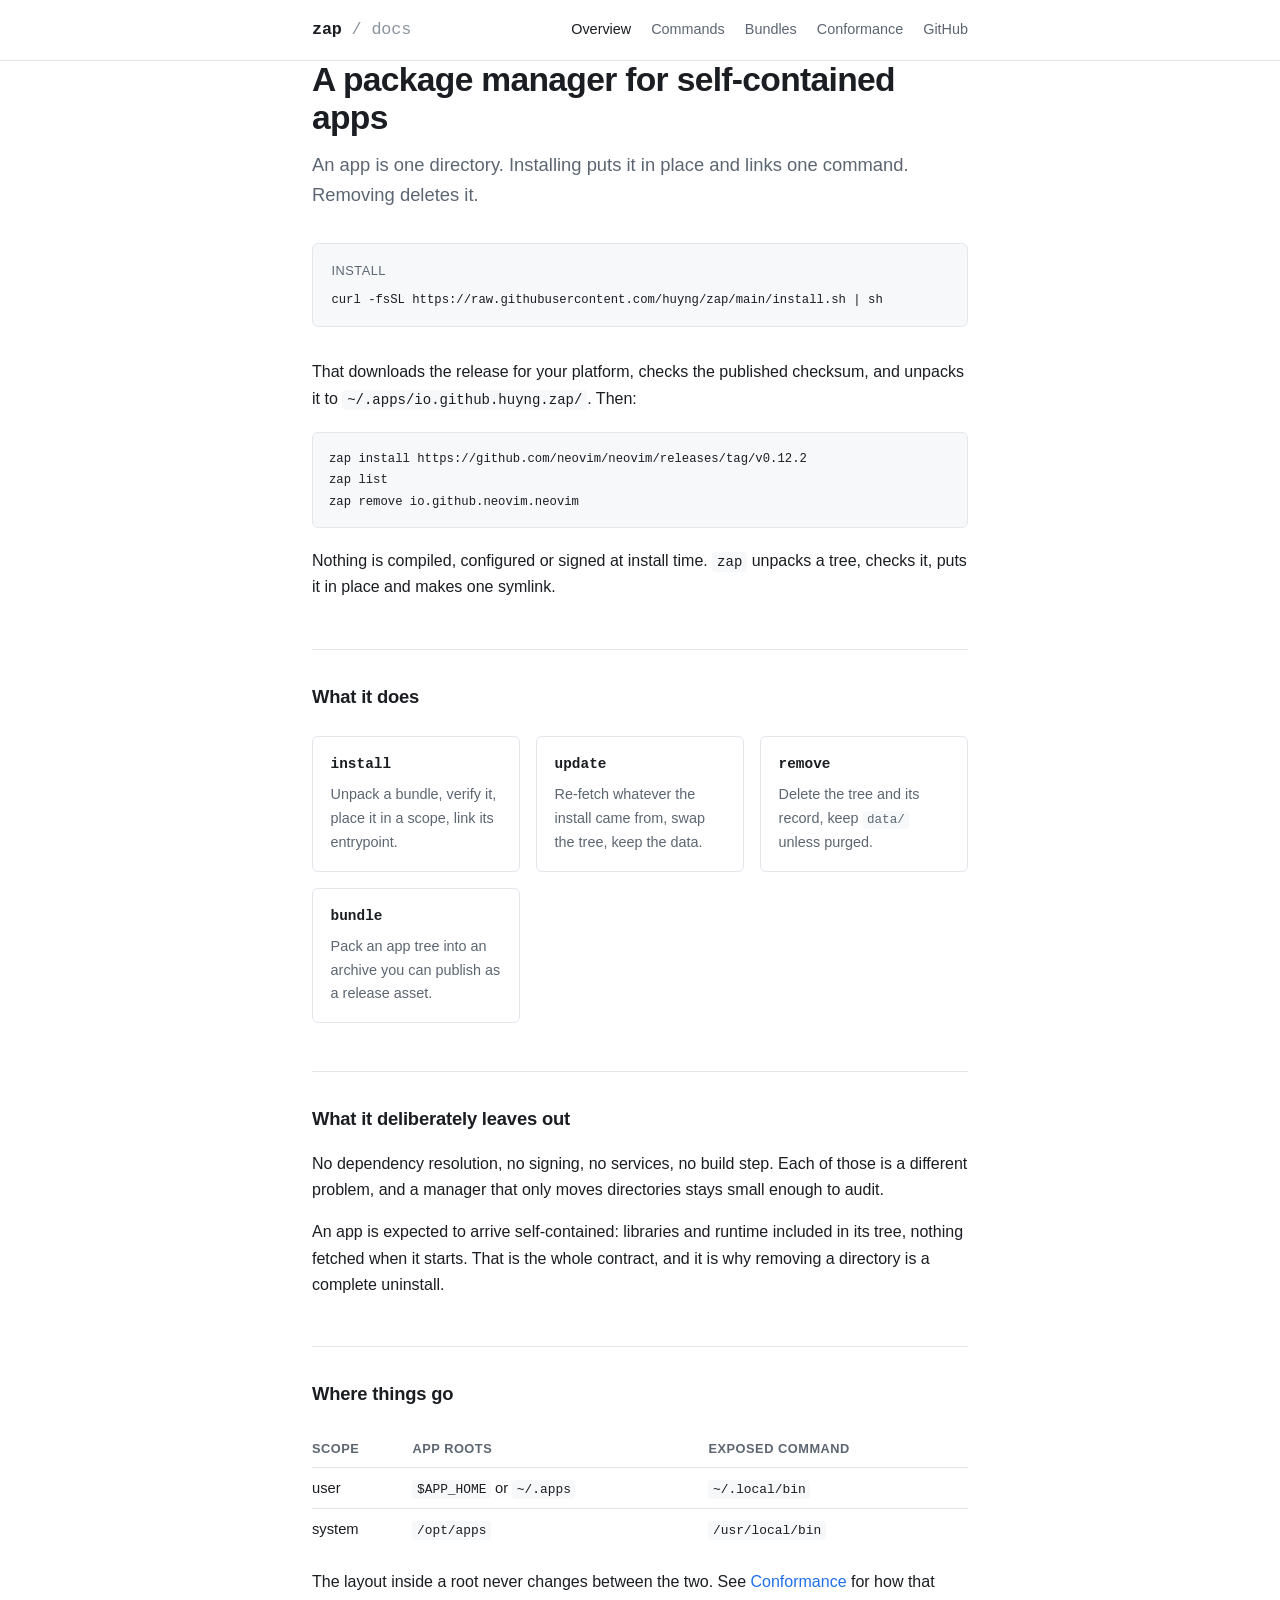
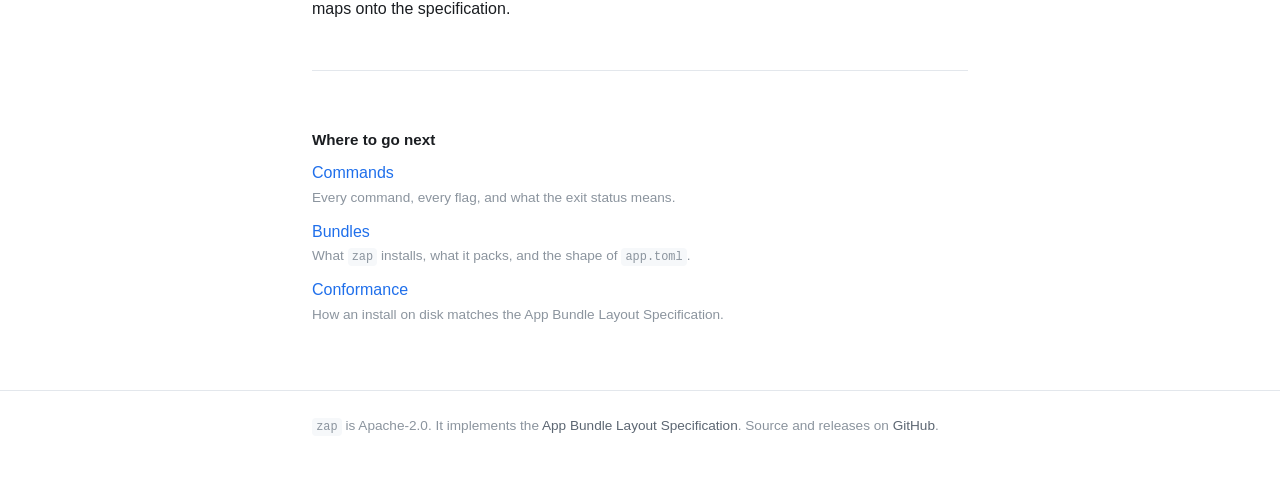
==== docs/index.html @ 2f0c302b "added docs" ====
<!doctype html>
<html lang="en">
<head>
<meta charset="utf-8">
<meta name="viewport" content="width=device-width, initial-scale=1">
<title>zap — a package manager for self-contained apps</title>
<meta name="description" content="zap installs self-contained apps: one directory per app, one linked command, no install scripts.">
<link rel="stylesheet" href="style.css">
</head>
<body>

<header>
	<div class="wrap">
		<a class="wordmark" href="index.html">zap<span> / docs</span></a>
		<nav>
			<a href="index.html" aria-current="page">Overview</a>
			<a href="commands.html">Commands</a>
			<a href="bundles.html">Bundles</a>
			<a href="conformance.html">Conformance</a>
			<a href="https://github.com/huyng/zap">GitHub</a>
		</nav>
	</div>
</header>

<main class="wrap">

	<h1>A package manager for self-contained apps</h1>
	<p>An app is one directory. Installing puts it in place and links one command.
	Removing deletes it.</p>

	<div class="install">
		<p>Install</p>
		<pre><code>curl -fsSL https://raw.githubusercontent.com/huyng/zap/main/install.sh | sh</code></pre>
	</div>

	<p>That downloads the release for your platform, checks the published
	checksum, and unpacks it to <code>~/.apps/io.github.huyng.zap/</code>. Then:</p>

<pre><code>zap install https://github.com/neovim/neovim/releases/tag/v0.12.2
zap list
zap remove io.github.neovim.neovim</code></pre>

	<p>Nothing is compiled, configured or signed at install time.
	<code>zap</code> unpacks a tree, checks it, puts it in place and makes one
	symlink.</p>

	<h2>What it does</h2>

	<div class="cards">
		<div class="card">
			<h3>install</h3>
			<p>Unpack a bundle, verify it, place it in a scope, link its entrypoint.</p>
		</div>
		<div class="card">
			<h3>update</h3>
			<p>Re-fetch whatever the install came from, swap the tree, keep the data.</p>
		</div>
		<div class="card">
			<h3>remove</h3>
			<p>Delete the tree and its record, keep <code>data/</code> unless purged.</p>
		</div>
		<div class="card">
			<h3>bundle</h3>
			<p>Pack an app tree into an archive you can publish as a release asset.</p>
		</div>
	</div>

	<h2>What it deliberately leaves out</h2>

	<p>No dependency resolution, no signing, no services, no build step. Each of
	those is a different problem, and a manager that only moves directories stays
	small enough to audit.</p>

	<p>An app is expected to arrive self-contained: libraries and runtime included
	in its tree, nothing fetched when it starts. That is the whole contract, and
	it is why removing a directory is a complete uninstall.</p>

	<h2>Where things go</h2>

	<table>
		<tr>
			<th>Scope</th>
			<th>App roots</th>
			<th>Exposed command</th>
		</tr>
		<tr>
			<td>user</td>
			<td><code>$APP_HOME</code> or <code>~/.apps</code></td>
			<td><code>~/.local/bin</code></td>
		</tr>
		<tr>
			<td>system</td>
			<td><code>/opt/apps</code></td>
			<td><code>/usr/local/bin</code></td>
		</tr>
	</table>

	<p>The layout inside a root never changes between the two. See
	<a href="conformance.html">Conformance</a> for how that maps onto the
	specification.</p>

	<div class="next">
		<h3>Where to go next</h3>
		<ul>
			<li><a href="commands.html">Commands</a>
				<span>Every command, every flag, and what the exit status means.</span></li>
			<li><a href="bundles.html">Bundles</a>
				<span>What <code>zap</code> installs, what it packs, and the shape of
				<code>app.toml</code>.</span></li>
			<li><a href="conformance.html">Conformance</a>
				<span>How an install on disk matches the App Bundle Layout
				Specification.</span></li>
		</ul>
	</div>

</main>

<footer>
	<div class="wrap">
		<p><code>zap</code> is Apache-2.0. It implements the
		<a href="https://github.com/huyng/app-bundle-spec">App Bundle Layout
		Specification</a>. Source and releases on
		<a href="https://github.com/huyng/zap">GitHub</a>.</p>
	</div>
</footer>

</body>
</html>
---- docs/style.css ----
/* zap documentation. One stylesheet, no build step, no JavaScript. */

:root {
	--ink: #1a1d21;
	--muted: #5c6672;
	--faint: #8b949e;
	--rule: #e3e7ec;
	--bg: #ffffff;
	--panel: #f6f8fa;
	--accent: #1f6feb;
	--radius: 6px;
}

@media (prefers-color-scheme: dark) {
	:root {
		--ink: #e6edf3;
		--muted: #9aa5b1;
		--faint: #6e7781;
		--rule: #262c33;
		--bg: #0d1117;
		--panel: #161b22;
		--accent: #6cb6ff;
	}
}

* {
	box-sizing: border-box;
}

html {
	-webkit-text-size-adjust: 100%;
}

body {
	margin: 0;
	background: var(--bg);
	color: var(--ink);
	font: 16px/1.65 -apple-system, BlinkMacSystemFont, "Segoe UI", Roboto, Helvetica, Arial, sans-serif;
}

.wrap {
	margin: 0 auto;
	max-width: 44rem;
	padding: 0 1.5rem;
}

/* Header and footer ------------------------------------------------------ */

header {
	border-bottom: 1px solid var(--rule);
}

header .wrap {
	align-items: baseline;
	display: flex;
	flex-wrap: wrap;
	gap: 0.5rem 1.5rem;
	padding-bottom: 1rem;
	padding-top: 1rem;
}

.wordmark {
	color: var(--ink);
	font-family: ui-monospace, SFMono-Regular, Menlo, Consolas, monospace;
	font-size: 1.05rem;
	font-weight: 600;
	letter-spacing: -0.01em;
	text-decoration: none;
}

.wordmark span {
	color: var(--faint);
	font-weight: 400;
}

nav {
	display: flex;
	flex-wrap: wrap;
	gap: 1.25rem;
	margin-left: auto;
}

nav a {
	color: var(--muted);
	font-size: 0.9rem;
	text-decoration: none;
}

nav a:hover,
nav a[aria-current="page"] {
	color: var(--ink);
}

footer {
	border-top: 1px solid var(--rule);
	color: var(--faint);
	font-size: 0.85rem;
	margin-top: 4rem;
	padding: 1.5rem 0 3rem;
}

footer a {
	color: var(--muted);
}

/* Headings and text ----------------------------------------------------- */

main {
	padding-top: 2.5rem;
}

h1 {
	font-size: 2.1rem;
	font-weight: 650;
	letter-spacing: -0.02em;
	line-height: 1.15;
	margin: 0 0 0.75rem;
}

h1 + p {
	color: var(--muted);
	font-size: 1.15rem;
	margin: 0 0 2rem;
}

h2 {
	border-top: 1px solid var(--rule);
	font-size: 1.15rem;
	font-weight: 600;
	letter-spacing: -0.01em;
	margin: 3rem 0 1rem;
	padding-top: 2rem;
}

h3 {
	font-size: 0.95rem;
	font-weight: 600;
	margin: 2rem 0 0.5rem;
}

p,
ul,
ol {
	margin: 0 0 1rem;
}

li {
	margin-bottom: 0.35rem;
}

a {
	color: var(--accent);
	text-decoration: none;
}

a:hover {
	text-decoration: underline;
}

strong {
	font-weight: 600;
}

.lede {
	color: var(--muted);
}

.note {
	background: var(--panel);
	border-left: 2px solid var(--rule);
	color: var(--muted);
	font-size: 0.92rem;
	margin: 1.5rem 0;
	padding: 0.85rem 1rem;
}

.note p:last-child {
	margin-bottom: 0;
}

/* Code ------------------------------------------------------------------ */

code {
	background: var(--panel);
	border-radius: 4px;
	font-family: ui-monospace, SFMono-Regular, Menlo, Consolas, monospace;
	font-size: 0.875em;
	padding: 0.15em 0.35em;
}

pre {
	background: var(--panel);
	border: 1px solid var(--rule);
	border-radius: var(--radius);
	font-size: 0.875rem;
	line-height: 1.55;
	margin: 1.25rem 0;
	overflow-x: auto;
	padding: 0.9rem 1rem;
}

pre code {
	background: none;
	padding: 0;
}

/* Tables ---------------------------------------------------------------- */

table {
	border-collapse: collapse;
	font-size: 0.92rem;
	margin: 1.25rem 0;
	width: 100%;
}

th,
td {
	border-bottom: 1px solid var(--rule);
	padding: 0.5rem 0.75rem 0.5rem 0;
	text-align: left;
	vertical-align: top;
}

th {
	color: var(--muted);
	font-size: 0.8rem;
	font-weight: 600;
	letter-spacing: 0.04em;
	text-transform: uppercase;
}

td:first-child,
th:first-child {
	padding-left: 0;
}

tr:last-child td {
	border-bottom: none;
}

/* Landing page ---------------------------------------------------------- */

.install {
	background: var(--panel);
	border: 1px solid var(--rule);
	border-radius: var(--radius);
	margin: 2rem 0;
	padding: 1rem 1.15rem;
}

.install p {
	color: var(--muted);
	font-size: 0.8rem;
	letter-spacing: 0.04em;
	margin: 0 0 0.5rem;
	text-transform: uppercase;
}

.install pre {
	background: none;
	border: none;
	margin: 0;
	padding: 0;
}

.cards {
	display: grid;
	gap: 1rem;
	grid-template-columns: repeat(auto-fit, minmax(13rem, 1fr));
	margin: 1.5rem 0;
}

.card {
	border: 1px solid var(--rule);
	border-radius: var(--radius);
	padding: 1rem 1.1rem;
}

.card h3 {
	font-family: ui-monospace, SFMono-Regular, Menlo, Consolas, monospace;
	font-size: 0.9rem;
	margin: 0 0 0.4rem;
}

.card p {
	color: var(--muted);
	font-size: 0.9rem;
	margin: 0;
}

.next {
	border-top: 1px solid var(--rule);
	margin-top: 3rem;
	padding-top: 1.5rem;
}

.next ul {
	list-style: none;
	padding: 0;
}

.next li {
	margin-bottom: 0.6rem;
}

.next span {
	color: var(--faint);
	display: block;
	font-size: 0.85rem;
}
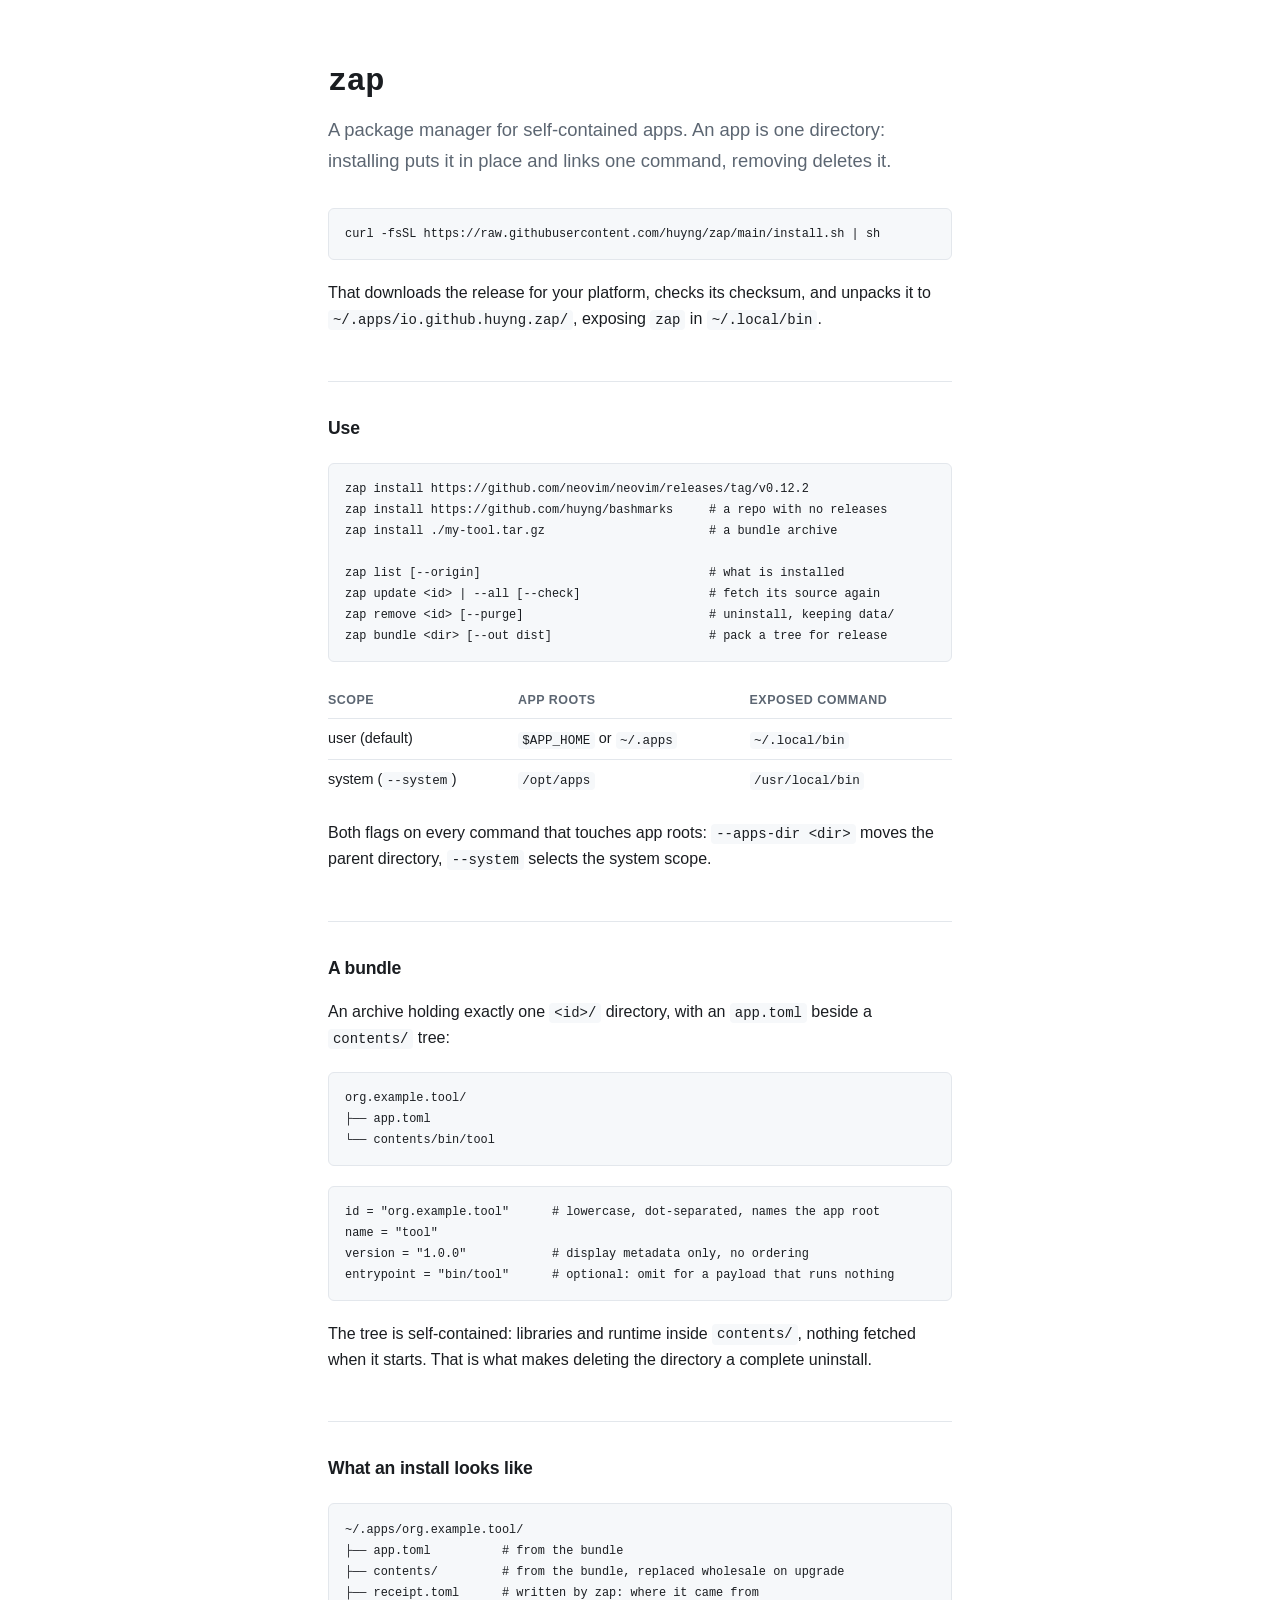
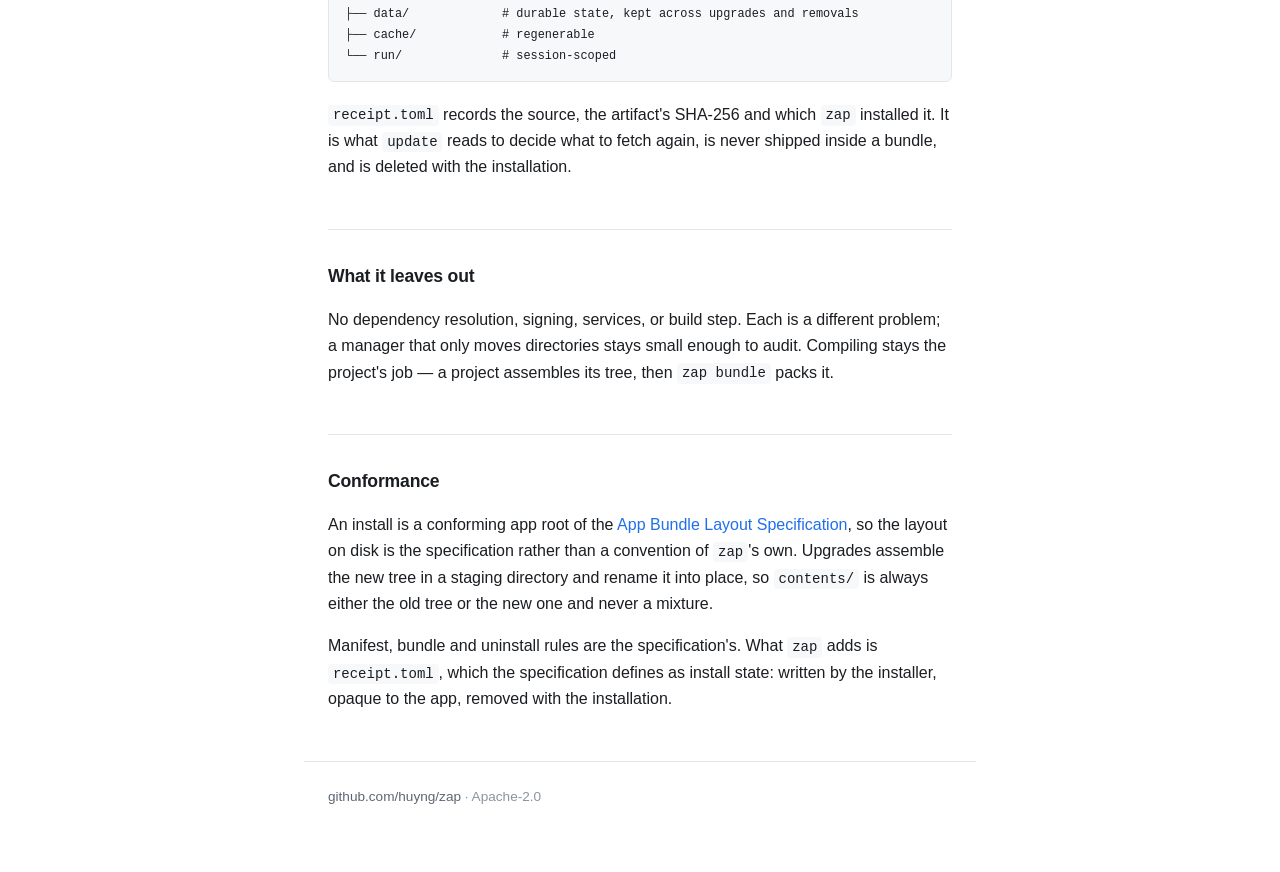
==== commit a7e5a640: "updated docs" ====
--- a/docs/index.html
+++ b/docs/index.html
@@ -9,119 +9,103 @@
 </head>
 <body>
 
-<header>
-	<div class="wrap">
-		<a class="wordmark" href="index.html">zap<span> / docs</span></a>
-		<nav>
-			<a href="index.html" aria-current="page">Overview</a>
-			<a href="commands.html">Commands</a>
-			<a href="bundles.html">Bundles</a>
-			<a href="conformance.html">Conformance</a>
-			<a href="https://github.com/huyng/zap">GitHub</a>
-		</nav>
-	</div>
-</header>
+<main>
 
-<main class="wrap">
+	<h1>zap</h1>
+	<p class="lede">A package manager for self-contained apps. An app is one
+	directory: installing puts it in place and links one command, removing deletes
+	it.</p>
 
-	<h1>A package manager for self-contained apps</h1>
-	<p>An app is one directory. Installing puts it in place and links one command.
-	Removing deletes it.</p>
+<pre><code>curl -fsSL https://raw.githubusercontent.com/huyng/zap/main/install.sh | sh</code></pre>
 
-	<div class="install">
-		<p>Install</p>
-		<pre><code>curl -fsSL https://raw.githubusercontent.com/huyng/zap/main/install.sh | sh</code></pre>
-	</div>
+	<p>That downloads the release for your platform, checks its checksum, and
+	unpacks it to <code>~/.apps/io.github.huyng.zap/</code>, exposing
+	<code>zap</code> in <code>~/.local/bin</code>.</p>
 
-	<p>That downloads the release for your platform, checks the published
-	checksum, and unpacks it to <code>~/.apps/io.github.huyng.zap/</code>. Then:</p>
+	<h2>Use</h2>
 
 <pre><code>zap install https://github.com/neovim/neovim/releases/tag/v0.12.2
-zap list
-zap remove io.github.neovim.neovim</code></pre>
+zap install https://github.com/huyng/bashmarks     # a repo with no releases
+zap install ./my-tool.tar.gz                       # a bundle archive
 
-	<p>Nothing is compiled, configured or signed at install time.
-	<code>zap</code> unpacks a tree, checks it, puts it in place and makes one
-	symlink.</p>
-
-	<h2>What it does</h2>
-
-	<div class="cards">
-		<div class="card">
-			<h3>install</h3>
-			<p>Unpack a bundle, verify it, place it in a scope, link its entrypoint.</p>
-		</div>
-		<div class="card">
-			<h3>update</h3>
-			<p>Re-fetch whatever the install came from, swap the tree, keep the data.</p>
-		</div>
-		<div class="card">
-			<h3>remove</h3>
-			<p>Delete the tree and its record, keep <code>data/</code> unless purged.</p>
-		</div>
-		<div class="card">
-			<h3>bundle</h3>
-			<p>Pack an app tree into an archive you can publish as a release asset.</p>
-		</div>
-	</div>
-
-	<h2>What it deliberately leaves out</h2>
-
-	<p>No dependency resolution, no signing, no services, no build step. Each of
-	those is a different problem, and a manager that only moves directories stays
-	small enough to audit.</p>
-
-	<p>An app is expected to arrive self-contained: libraries and runtime included
-	in its tree, nothing fetched when it starts. That is the whole contract, and
-	it is why removing a directory is a complete uninstall.</p>
-
-	<h2>Where things go</h2>
+zap list [--origin]                                # what is installed
+zap update &lt;id&gt; | --all [--check]                  # fetch its source again
+zap remove &lt;id&gt; [--purge]                          # uninstall, keeping data/
+zap bundle &lt;dir&gt; [--out dist]                      # pack a tree for release</code></pre>
 
 	<table>
-		<tr>
-			<th>Scope</th>
-			<th>App roots</th>
-			<th>Exposed command</th>
-		</tr>
-		<tr>
-			<td>user</td>
+		<tr><th>Scope</th><th>App roots</th><th>Exposed command</th></tr>
+		<tr><td>user (default)</td>
 			<td><code>$APP_HOME</code> or <code>~/.apps</code></td>
-			<td><code>~/.local/bin</code></td>
-		</tr>
-		<tr>
-			<td>system</td>
+			<td><code>~/.local/bin</code></td></tr>
+		<tr><td>system (<code>--system</code>)</td>
 			<td><code>/opt/apps</code></td>
-			<td><code>/usr/local/bin</code></td>
-		</tr>
+			<td><code>/usr/local/bin</code></td></tr>
 	</table>
 
-	<p>The layout inside a root never changes between the two. See
-	<a href="conformance.html">Conformance</a> for how that maps onto the
-	specification.</p>
+	<p>Both flags on every command that touches app roots:
+	<code>--apps-dir &lt;dir&gt;</code> moves the parent directory,
+	<code>--system</code> selects the system scope.</p>
 
-	<div class="next">
-		<h3>Where to go next</h3>
-		<ul>
-			<li><a href="commands.html">Commands</a>
-				<span>Every command, every flag, and what the exit status means.</span></li>
-			<li><a href="bundles.html">Bundles</a>
-				<span>What <code>zap</code> installs, what it packs, and the shape of
-				<code>app.toml</code>.</span></li>
-			<li><a href="conformance.html">Conformance</a>
-				<span>How an install on disk matches the App Bundle Layout
-				Specification.</span></li>
-		</ul>
-	</div>
+	<h2>A bundle</h2>
+
+	<p>An archive holding exactly one <code>&lt;id&gt;/</code> directory, with an
+	<code>app.toml</code> beside a <code>contents/</code> tree:</p>
+
+<pre><code>org.example.tool/
+├── app.toml
+└── contents/bin/tool</code></pre>
+
+<pre><code>id = "org.example.tool"      # lowercase, dot-separated, names the app root
+name = "tool"
+version = "1.0.0"            # display metadata only, no ordering
+entrypoint = "bin/tool"      # optional: omit for a payload that runs nothing</code></pre>
+
+	<p>The tree is self-contained: libraries and runtime inside
+	<code>contents/</code>, nothing fetched when it starts. That is what makes
+	deleting the directory a complete uninstall.</p>
+
+	<h2>What an install looks like</h2>
+
+<pre><code>~/.apps/org.example.tool/
+├── app.toml          # from the bundle
+├── contents/         # from the bundle, replaced wholesale on upgrade
+├── receipt.toml      # written by zap: where it came from
+├── data/             # durable state, kept across upgrades and removals
+├── cache/            # regenerable
+└── run/              # session-scoped</code></pre>
+
+	<p><code>receipt.toml</code> records the source, the artifact's SHA-256 and
+	which <code>zap</code> installed it. It is what <code>update</code> reads to
+	decide what to fetch again, is never shipped inside a bundle, and is deleted
+	with the installation.</p>
+
+	<h2>What it leaves out</h2>
+
+	<p>No dependency resolution, signing, services, or build step. Each is a
+	different problem; a manager that only moves directories stays small enough to
+	audit. Compiling stays the project's job — a project assembles its tree, then
+	<code>zap bundle</code> packs it.</p>
+
+	<h2>Conformance</h2>
+
+	<p>An install is a conforming app root of the
+	<a href="https://github.com/huyng/app-bundle-spec">App Bundle Layout
+	Specification</a>, so the layout on disk is the specification rather than a
+	convention of <code>zap</code>'s own. Upgrades assemble the new tree in a
+	staging directory and rename it into place, so <code>contents/</code> is always
+	either the old tree or the new one and never a mixture.</p>
+
+	<p>Manifest, bundle and uninstall rules are the specification's. What
+	<code>zap</code> adds is <code>receipt.toml</code>, which the specification
+	defines as install state: written by the installer, opaque to the app, removed
+	with the installation.</p>
 
 </main>
 
 <footer>
-	<div class="wrap">
-		<p><code>zap</code> is Apache-2.0. It implements the
-		<a href="https://github.com/huyng/app-bundle-spec">App Bundle Layout
-		Specification</a>. Source and releases on
-		<a href="https://github.com/huyng/zap">GitHub</a>.</p>
-	</div>
+	<p><a href="https://github.com/huyng/zap">github.com/huyng/zap</a> ·
+	Apache-2.0</p>
 </footer>
 
 </body>
--- a/docs/style.css
+++ b/docs/style.css
@@ -1,4 +1,4 @@
-/* zap documentation. One stylesheet, no build step, no JavaScript. */
+/* zap documentation. One page, one stylesheet. */
 
 :root {
 	--ink: #1a1d21;
@@ -8,7 +8,6 @@
 	--bg: #ffffff;
 	--panel: #f6f8fa;
 	--accent: #1f6feb;
-	--radius: 6px;
 }
 
 @media (prefers-color-scheme: dark) {
@@ -27,97 +26,36 @@
 	box-sizing: border-box;
 }
 
-html {
-	-webkit-text-size-adjust: 100%;
-}
-
 body {
 	margin: 0;
 	background: var(--bg);
 	color: var(--ink);
-	font: 16px/1.65 -apple-system, BlinkMacSystemFont, "Segoe UI", Roboto, Helvetica, Arial, sans-serif;
+	font: 16px/1.65 -apple-system, BlinkMacSystemFont, "Segoe UI", Roboto,
+		Helvetica, Arial, sans-serif;
 }
 
-.wrap {
+main,
+footer {
 	margin: 0 auto;
-	max-width: 44rem;
+	max-width: 42rem;
 	padding: 0 1.5rem;
 }
 
-/* Header and footer ------------------------------------------------------ */
-
-header {
-	border-bottom: 1px solid var(--rule);
-}
-
-header .wrap {
-	align-items: baseline;
-	display: flex;
-	flex-wrap: wrap;
-	gap: 0.5rem 1.5rem;
-	padding-bottom: 1rem;
-	padding-top: 1rem;
-}
-
-.wordmark {
-	color: var(--ink);
-	font-family: ui-monospace, SFMono-Regular, Menlo, Consolas, monospace;
-	font-size: 1.05rem;
-	font-weight: 600;
-	letter-spacing: -0.01em;
-	text-decoration: none;
-}
-
-.wordmark span {
-	color: var(--faint);
-	font-weight: 400;
-}
-
-nav {
-	display: flex;
-	flex-wrap: wrap;
-	gap: 1.25rem;
-	margin-left: auto;
-}
-
-nav a {
-	color: var(--muted);
-	font-size: 0.9rem;
-	text-decoration: none;
-}
-
-nav a:hover,
-nav a[aria-current="page"] {
-	color: var(--ink);
-}
-
-footer {
-	border-top: 1px solid var(--rule);
-	color: var(--faint);
-	font-size: 0.85rem;
-	margin-top: 4rem;
-	padding: 1.5rem 0 3rem;
-}
-
-footer a {
-	color: var(--muted);
-}
-
-/* Headings and text ----------------------------------------------------- */
-
 main {
-	padding-top: 2.5rem;
+	padding-top: 4rem;
+	padding-bottom: 2rem;
 }
 
 h1 {
-	font-size: 2.1rem;
-	font-weight: 650;
+	font-family: ui-monospace, SFMono-Regular, Menlo, Consolas, monospace;
+	font-size: 2rem;
+	font-weight: 600;
 	letter-spacing: -0.02em;
-	line-height: 1.15;
-	margin: 0 0 0.75rem;
+	line-height: 1.1;
+	margin: 0 0 1rem;
 }
 
-h1 + p {
+.lede {
 	color: var(--muted);
 	font-size: 1.15rem;
 	margin: 0 0 2rem;
@@ -125,27 +63,15 @@
 
 h2 {
 	border-top: 1px solid var(--rule);
-	font-size: 1.15rem;
+	font-size: 1.1rem;
 	font-weight: 600;
 	letter-spacing: -0.01em;
 	margin: 3rem 0 1rem;
 	padding-top: 2rem;
 }
 
-h3 {
-	font-size: 0.95rem;
-	font-weight: 600;
-	margin: 2rem 0 0.5rem;
-}
-
-p,
-ul,
-ol {
+p {
 	margin: 0 0 1rem;
-}
-
-li {
-	margin-bottom: 0.35rem;
 }
 
 a {
@@ -156,29 +82,6 @@
 a:hover {
 	text-decoration: underline;
 }
-
-strong {
-	font-weight: 600;
-}
-
-.lede {
-	color: var(--muted);
-}
-
-.note {
-	background: var(--panel);
-	border-left: 2px solid var(--rule);
-	color: var(--muted);
-	font-size: 0.92rem;
-	margin: 1.5rem 0;
-	padding: 0.85rem 1rem;
-}
-
-.note p:last-child {
-	margin-bottom: 0;
-}
-
-/* Code ------------------------------------------------------------------ */
 
 code {
 	background: var(--panel);
@@ -191,8 +94,8 @@
 pre {
 	background: var(--panel);
 	border: 1px solid var(--rule);
-	border-radius: var(--radius);
-	font-size: 0.875rem;
+	border-radius: 6px;
+	font-size: 0.85rem;
 	line-height: 1.55;
 	margin: 1.25rem 0;
 	overflow-x: auto;
@@ -204,11 +107,9 @@
 	padding: 0;
 }
 
-/* Tables ---------------------------------------------------------------- */
-
 table {
 	border-collapse: collapse;
-	font-size: 0.92rem;
+	font-size: 0.9rem;
 	margin: 1.25rem 0;
 	width: 100%;
 }
@@ -223,7 +124,7 @@
 
 th {
 	color: var(--muted);
-	font-size: 0.8rem;
+	font-size: 0.78rem;
 	font-weight: 600;
 	letter-spacing: 0.04em;
 	text-transform: uppercase;
@@ -238,73 +139,18 @@
 	border-bottom: none;
 }
 
-/* Landing page ---------------------------------------------------------- */
-
-.install {
-	background: var(--panel);
-	border: 1px solid var(--rule);
-	border-radius: var(--radius);
-	margin: 2rem 0;
-	padding: 1rem 1.15rem;
+footer {
+	border-top: 1px solid var(--rule);
+	color: var(--faint);
+	font-size: 0.85rem;
+	padding-bottom: 4rem;
+	padding-top: 1.5rem;
 }
 
-.install p {
-	color: var(--muted);
-	font-size: 0.8rem;
-	letter-spacing: 0.04em;
-	margin: 0 0 0.5rem;
-	text-transform: uppercase;
-}
-
-.install pre {
-	background: none;
-	border: none;
-	margin: 0;
-	padding: 0;
-}
-
-.cards {
-	display: grid;
-	gap: 1rem;
-	grid-template-columns: repeat(auto-fit, minmax(13rem, 1fr));
-	margin: 1.5rem 0;
-}
-
-.card {
-	border: 1px solid var(--rule);
-	border-radius: var(--radius);
-	padding: 1rem 1.1rem;
-}
-
-.card h3 {
-	font-family: ui-monospace, SFMono-Regular, Menlo, Consolas, monospace;
-	font-size: 0.9rem;
-	margin: 0 0 0.4rem;
-}
-
-.card p {
-	color: var(--muted);
-	font-size: 0.9rem;
+footer p {
 	margin: 0;
 }
 
-.next {
-	border-top: 1px solid var(--rule);
-	margin-top: 3rem;
-	padding-top: 1.5rem;
+footer a {
+	color: var(--muted);
 }
-
-.next ul {
-	list-style: none;
-	padding: 0;
-}
-
-.next li {
-	margin-bottom: 0.6rem;
-}
-
-.next span {
-	color: var(--faint);
-	display: block;
-	font-size: 0.85rem;
-}
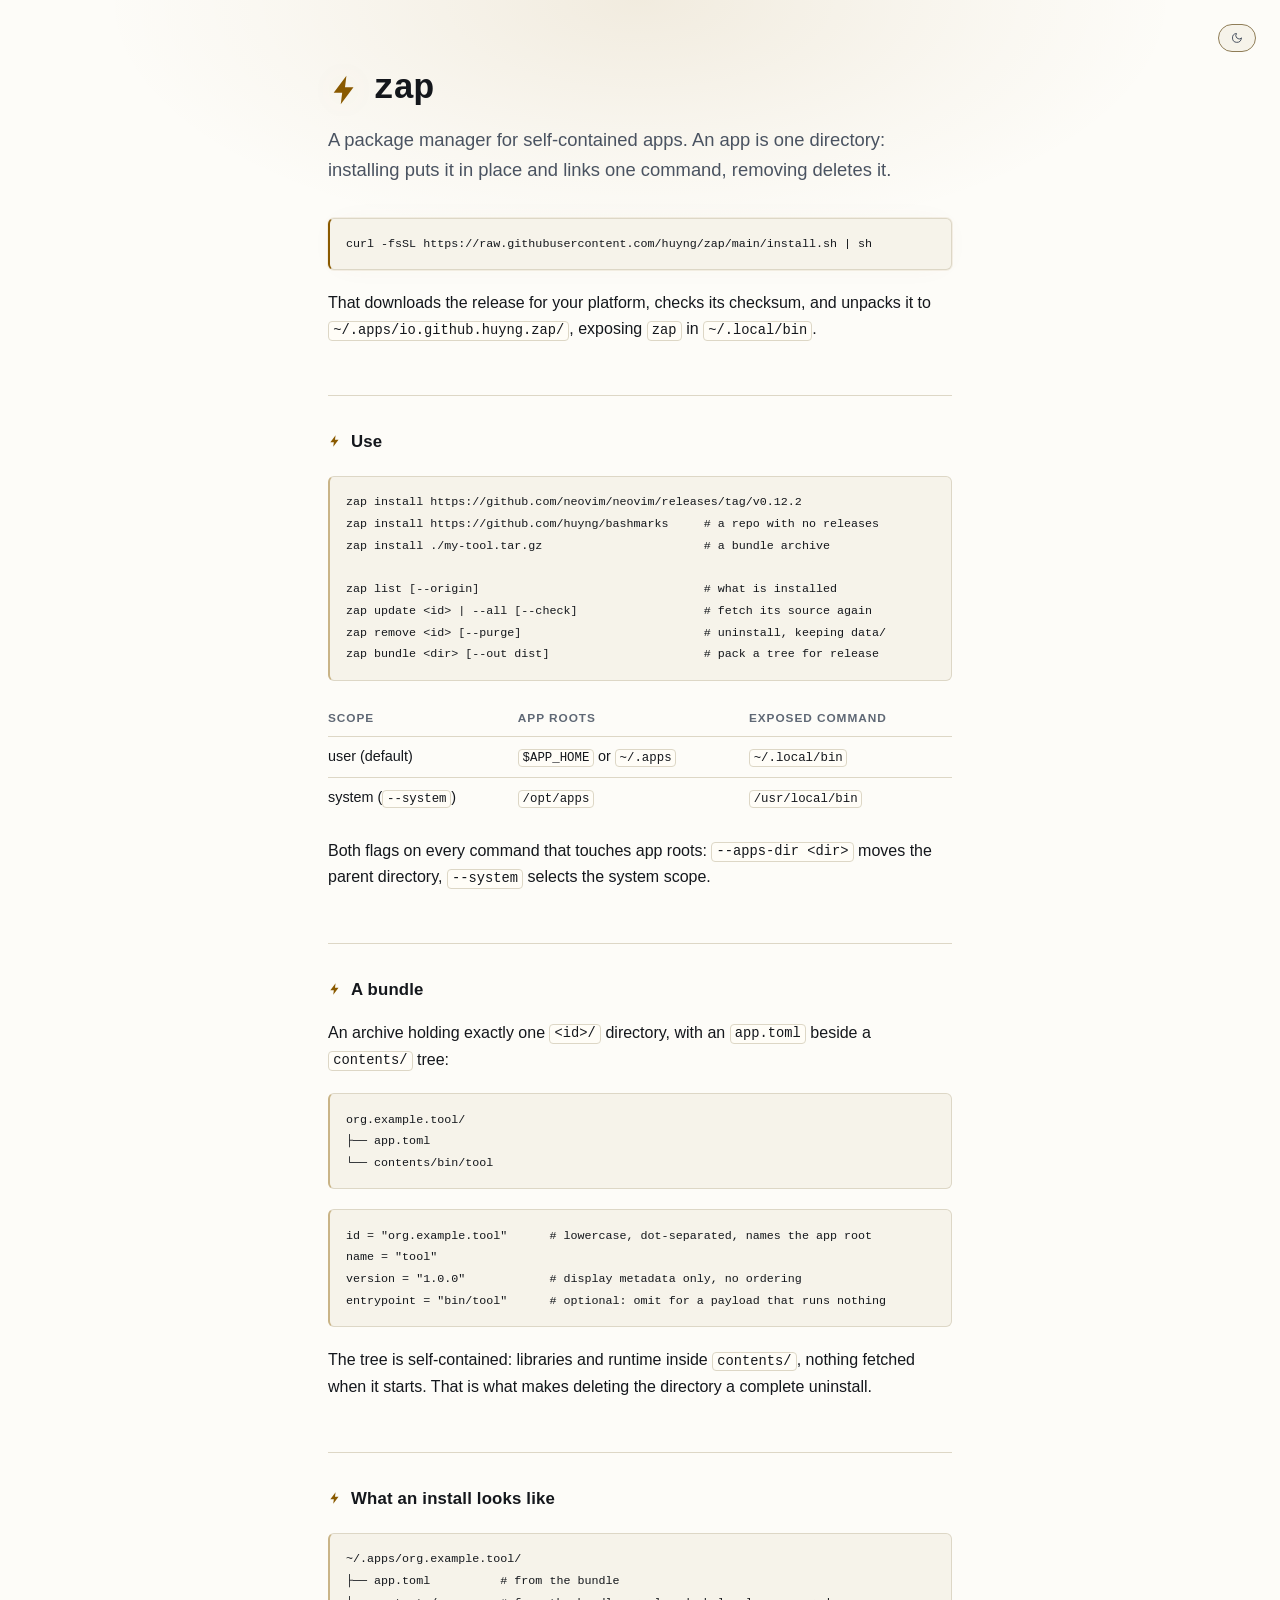
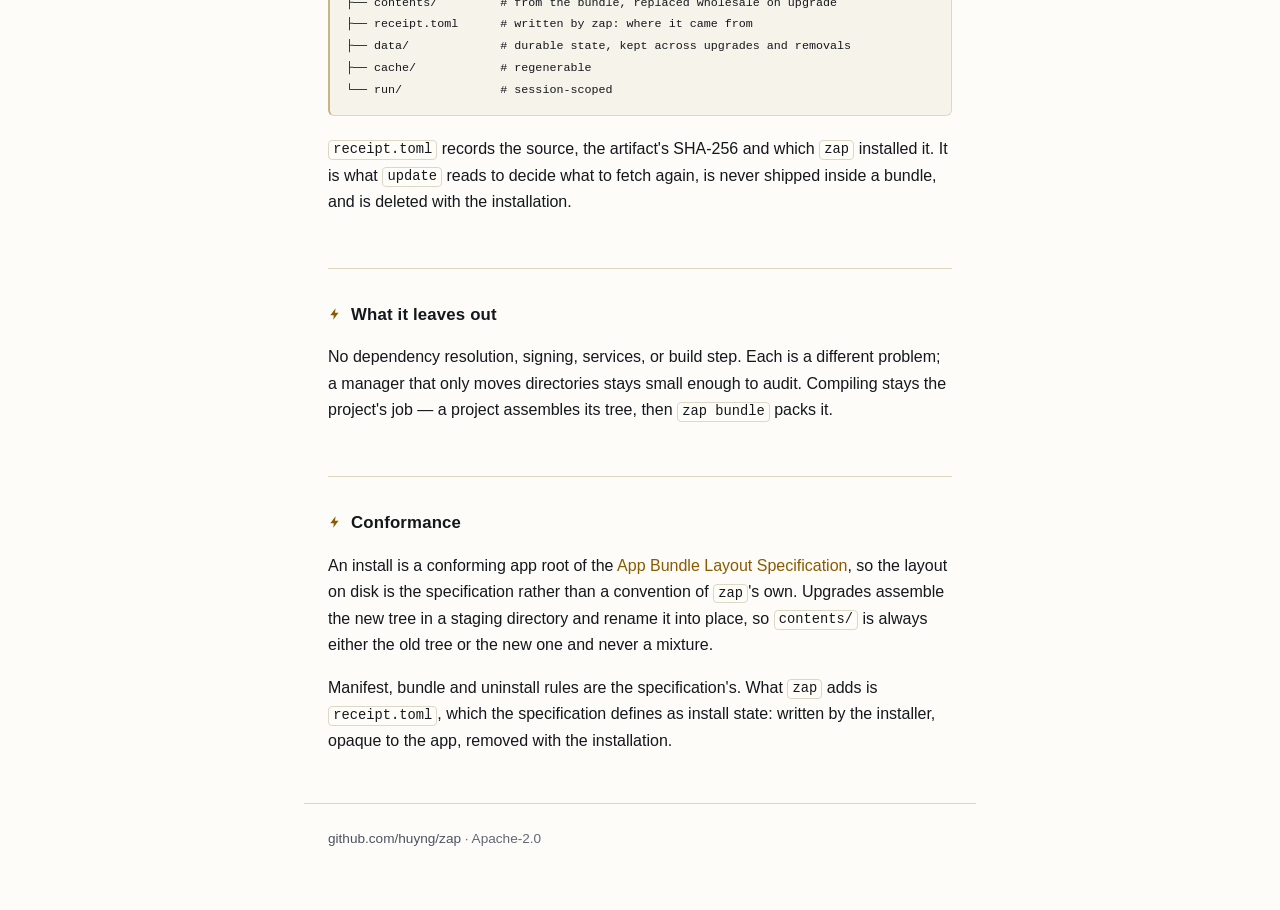
==== commit 34374aa6: "updated docs" ====
--- a/docs/index.html
+++ b/docs/index.html
@@ -5,18 +5,63 @@
 <meta name="viewport" content="width=device-width, initial-scale=1">
 <title>zap — a package manager for self-contained apps</title>
 <meta name="description" content="zap installs self-contained apps: one directory per app, one linked command, no install scripts.">
+<meta name="theme-color" content="#07090f" id="theme-color">
+<link rel="icon" href="favicon.svg" type="image/svg+xml">
+<link rel="icon" href="favicon-32.png" sizes="32x32" type="image/png">
+<link rel="apple-touch-icon" href="apple-touch-icon.png">
 <link rel="stylesheet" href="style.css">
+<script>
+	// Runs before first paint: a stored choice wins, otherwise follow the system
+	// setting. Kept inline and tiny so the theme is right on the first frame.
+	(function () {
+		var stored = null;
+		try {
+			stored = localStorage.getItem("zap-theme");
+		} catch (e) {
+			// Storage can be blocked; the system setting still works.
+		}
+		var theme = stored;
+		if (theme !== "dark" && theme !== "light") {
+			theme = window.matchMedia("(prefers-color-scheme: light)").matches
+				? "light"
+				: "dark";
+		}
+		document.documentElement.dataset.theme = theme;
+		var meta = document.getElementById("theme-color");
+		if (meta) {
+			meta.setAttribute("content", theme === "light" ? "#fdfcf8" : "#07090f");
+		}
+	})();
+</script>
 </head>
 <body>
 
+<button class="theme-toggle" type="button" aria-label="Switch theme">
+		<svg class="icon-dark" viewBox="0 0 24 24" fill="none" stroke="currentColor"
+			stroke-width="2" stroke-linecap="round" aria-hidden="true">
+			<circle cx="12" cy="12" r="4"></circle>
+			<path d="M12 2v2M12 20v2M2 12h2M20 12h2M4.9 4.9l1.4 1.4M17.7 17.7l1.4 1.4M19.1 4.9l-1.4 1.4M6.3 17.7l-1.4 1.4"></path>
+		</svg>
+		<svg class="icon-light" viewBox="0 0 24 24" fill="none" stroke="currentColor"
+			stroke-width="2" stroke-linecap="round" stroke-linejoin="round" aria-hidden="true">
+			<path d="M21 12.8A9 9 0 1 1 11.2 3a7 7 0 0 0 9.8 9.8z"></path>
+		</svg>
+	</button>
+
 <main>
 
-	<h1>zap</h1>
+	<div class="mark">
+		<svg width="34" height="34" viewBox="0 0 24 24" fill="currentColor" aria-hidden="true">
+			<path d="M13 2 4 14h6l-1 8 9-12h-6l1-8z"/>
+		</svg>
+		<h1>zap</h1>
+	</div>
+
 	<p class="lede">A package manager for self-contained apps. An app is one
 	directory: installing puts it in place and links one command, removing deletes
 	it.</p>
 
-<pre><code>curl -fsSL https://raw.githubusercontent.com/huyng/zap/main/install.sh | sh</code></pre>
+<pre class="install"><code>curl -fsSL https://raw.githubusercontent.com/huyng/zap/main/install.sh | sh</code></pre>
 
 	<p>That downloads the release for your platform, checks its checksum, and
 	unpacks it to <code>~/.apps/io.github.huyng.zap/</code>, exposing
@@ -108,5 +153,39 @@
 	Apache-2.0</p>
 </footer>
 
+<script>
+	(function () {
+		var root = document.documentElement;
+		var button = document.querySelector(".theme-toggle");
+
+		function label() {
+			// The button is labelled by what pressing it will do.
+			button.setAttribute(
+				"aria-label",
+				root.dataset.theme === "dark"
+					? "Switch to the light theme"
+					: "Switch to the dark theme"
+			);
+		}
+
+		button.addEventListener("click", function () {
+			var next = root.dataset.theme === "dark" ? "light" : "dark";
+			root.dataset.theme = next;
+			try {
+				localStorage.setItem("zap-theme", next);
+			} catch (e) {
+				// A blocked storage still lets the choice apply to this page.
+			}
+			var meta = document.getElementById("theme-color");
+			if (meta) {
+				meta.setAttribute("content", next === "light" ? "#fdfcf8" : "#07090f");
+			}
+			label();
+		});
+
+		label();
+	})();
+</script>
+
 </body>
 </html>
--- a/docs/style.css
+++ b/docs/style.css
@@ -1,29 +1,61 @@
-/* zap documentation. One page, one stylesheet. */
-
-:root {
-	--ink: #1a1d21;
-	--muted: #5c6672;
-	--faint: #8b949e;
-	--rule: #e3e7ec;
-	--bg: #ffffff;
-	--panel: #f6f8fa;
-	--accent: #1f6feb;
-}
-
-@media (prefers-color-scheme: dark) {
-	:root {
-		--ink: #e6edf3;
-		--muted: #9aa5b1;
-		--faint: #6e7781;
-		--rule: #262c33;
-		--bg: #0d1117;
-		--panel: #161b22;
-		--accent: #6cb6ff;
-	}
+/* zap documentation. One page, one stylesheet, two palettes.
+ *
+ * Lightning at night is the default: a near-black sky and a yellow bolt. The
+ * light palette is daylight lightning instead: the same shapes on warm paper,
+ * with an amber bolt dark enough to read as text.
+ *
+ * data-theme on <html> picks the palette, and one block per palette keeps the
+ * two from drifting apart. The inline script in the page head sets it before
+ * first paint: the stored choice if there is one, otherwise the system setting.
+ * So there is no flash, and with scripting off the page is simply dark, which is
+ * the default anyway.
+ */
+
+:root,
+:root[data-theme="dark"] {
+	color-scheme: dark;
+
+	--bg: #07090f;
+	--panel: #0d1117;
+	--raised: #12161f;
+	--ink: #e9eef7;
+	--muted: #93a1b5;
+	--faint: #7c8794;
+	--rule: #1d232e;
+	--bolt: #ffd60a;
+	--bolt-dim: #8a7410;
+	--edge: #5a677d;
+	--glow: rgba(255, 214, 10, 0.09);
+	--glow-soft: rgba(255, 214, 10, 0.02);
+	--shadow: rgba(255, 214, 10, 0.06);
+	--on-bolt: #0a0c10;
+}
+
+:root[data-theme="light"] {
+	color-scheme: light;
+
+	--bg: #fdfcf8;
+	--panel: #f6f3ea;
+	--raised: #fffdf7;
+	--ink: #14171c;
+	--muted: #4a5361;
+	--faint: #5f6875;
+	--rule: #ddd7c6;
+	--bolt: #8a5a00;
+	--bolt-dim: #c9b487;
+	--edge: #8f7d57;
+	--glow: rgba(138, 90, 0, 0.1);
+	--glow-soft: rgba(138, 90, 0, 0.03);
+	--shadow: rgba(138, 90, 0, 0.08);
+	--on-bolt: #fffdf7;
 }
 
 * {
 	box-sizing: border-box;
+}
+
+html {
+	background: var(--bg);
 }
 
 body {
@@ -32,6 +64,26 @@
 	color: var(--ink);
 	font: 16px/1.65 -apple-system, BlinkMacSystemFont, "Segoe UI", Roboto,
 		Helvetica, Arial, sans-serif;
+	-webkit-font-smoothing: antialiased;
+}
+
+/* A faint pool of light behind the heading, like heat off the bolt. */
+body::before {
+	content: "";
+	display: block;
+	height: 22rem;
+	left: 0;
+	pointer-events: none;
+	position: absolute;
+	right: 0;
+	top: 0;
+	background: radial-gradient(
+		ellipse 60% 100% at 50% 0%,
+		var(--glow),
+		var(--glow-soft) 45%,
+		transparent 70%
+	);
+	z-index: 0;
 }
 
 main,
@@ -39,20 +91,80 @@
 	margin: 0 auto;
 	max-width: 42rem;
 	padding: 0 1.5rem;
+	position: relative;
+	z-index: 1;
 }
 
 main {
-	padding-top: 4rem;
 	padding-bottom: 2rem;
+	padding-top: 4.5rem;
+}
+
+/* Theme toggle ---------------------------------------------------------- */
+
+.theme-toggle {
+	align-items: center;
+	background: var(--panel);
+	border: 1px solid var(--edge);
+	border-radius: 999px;
+	color: var(--muted);
+	cursor: pointer;
+	display: inline-flex;
+	font: inherit;
+	font-size: 0.78rem;
+	gap: 0.4rem;
+	line-height: 1;
+	padding: 0.45rem 0.75rem;
+	position: absolute;
+	right: 1.5rem;
+	top: 1.5rem;
+	transition: border-color 0.15s, color 0.15s;
+	z-index: 2;
+}
+
+.theme-toggle:hover {
+	border-color: var(--bolt-dim);
+	color: var(--ink);
+}
+
+.theme-toggle:focus-visible {
+	outline: 2px solid var(--bolt);
+	outline-offset: 2px;
+}
+
+.theme-toggle svg {
+	height: 0.95em;
+	width: 0.95em;
+}
+
+/* One icon per state: the moon shows when the page is dark. */
+:root[data-theme="dark"] .theme-toggle .icon-light,
+:root[data-theme="light"] .theme-toggle .icon-dark {
+	display: none;
+}
+
+/* Headings ------------------------------------------------------------- */
+
+.mark {
+	align-items: center;
+	display: flex;
+	gap: 0.7rem;
+	margin-bottom: 1.1rem;
+}
+
+.mark svg {
+	color: var(--bolt);
+	filter: drop-shadow(0 0 14px var(--shadow));
+	flex-shrink: 0;
 }
 
 h1 {
 	font-family: ui-monospace, SFMono-Regular, Menlo, Consolas, monospace;
-	font-size: 2rem;
+	font-size: 2.2rem;
 	font-weight: 600;
-	letter-spacing: -0.02em;
-	line-height: 1.1;
-	margin: 0 0 1rem;
+	letter-spacing: -0.03em;
+	line-height: 1;
+	margin: 0;
 }
 
 .lede {
@@ -63,49 +175,89 @@
 
 h2 {
 	border-top: 1px solid var(--rule);
-	font-size: 1.1rem;
+	font-size: 1.05rem;
 	font-weight: 600;
-	letter-spacing: -0.01em;
-	margin: 3rem 0 1rem;
+	letter-spacing: 0.01em;
+	margin: 3.25rem 0 1rem;
 	padding-top: 2rem;
 }
+
+/* A small bolt before each section, drawn rather than typed. */
+h2::before {
+	background-color: var(--bolt);
+	content: "";
+	display: inline-block;
+	height: 0.85em;
+	margin-right: 0.55rem;
+	vertical-align: -0.06em;
+	width: 0.85em;
+
+	/* Drawn once, coloured by the palette: a mask keeps the shape and lets
+	   background-color above choose the fill. */
+	mask: url("data:image/svg+xml,%3Csvg xmlns='http://www.w3.org/2000/svg' viewBox='0 0 24 24'%3E%3Cpath d='M13 2 4 14h6l-1 8 9-12h-6l1-8z'/%3E%3C/svg%3E")
+		no-repeat center / contain;
+	-webkit-mask: url("data:image/svg+xml,%3Csvg xmlns='http://www.w3.org/2000/svg' viewBox='0 0 24 24'%3E%3Cpath d='M13 2 4 14h6l-1 8 9-12h-6l1-8z'/%3E%3C/svg%3E")
+		no-repeat center / contain;
+}
+
+/* Text ----------------------------------------------------------------- */
 
 p {
 	margin: 0 0 1rem;
 }
 
 a {
-	color: var(--accent);
+	color: var(--bolt);
 	text-decoration: none;
 }
 
 a:hover {
 	text-decoration: underline;
-}
+	text-underline-offset: 0.15em;
+}
+
+strong {
+	font-weight: 600;
+}
+
+/* Code ----------------------------------------------------------------- */
 
 code {
-	background: var(--panel);
+	background: var(--raised);
+	border: 1px solid var(--rule);
 	border-radius: 4px;
+	color: var(--ink);
 	font-family: ui-monospace, SFMono-Regular, Menlo, Consolas, monospace;
-	font-size: 0.875em;
-	padding: 0.15em 0.35em;
+	font-size: 0.86em;
+	padding: 0.1em 0.3em;
 }
 
 pre {
 	background: var(--panel);
 	border: 1px solid var(--rule);
+	border-left: 2px solid var(--bolt-dim);
 	border-radius: 6px;
 	font-size: 0.85rem;
-	line-height: 1.55;
+	line-height: 1.6;
 	margin: 1.25rem 0;
 	overflow-x: auto;
 	padding: 0.9rem 1rem;
+	tab-size: 4;
 }
 
 pre code {
 	background: none;
+	border: none;
 	padding: 0;
 }
+
+/* The install command, the one thing to notice first. */
+pre.install {
+	border-left-color: var(--bolt);
+	box-shadow: 0 0 0 1px var(--shadow), 0 0 32px -12px var(--shadow);
+}
+
+/* Tables --------------------------------------------------------------- */
 
 table {
 	border-collapse: collapse;
@@ -123,10 +275,10 @@
 }
 
 th {
-	color: var(--muted);
-	font-size: 0.78rem;
+	color: var(--faint);
+	font-size: 0.74rem;
 	font-weight: 600;
-	letter-spacing: 0.04em;
+	letter-spacing: 0.08em;
 	text-transform: uppercase;
 }
 
@@ -138,6 +290,23 @@
 tr:last-child td {
 	border-bottom: none;
 }
+
+/* Selection and scrollbars, to match the theme. */
+::selection {
+	background: var(--bolt);
+	color: var(--on-bolt);
+}
+
+pre::-webkit-scrollbar {
+	height: 8px;
+}
+
+pre::-webkit-scrollbar-thumb {
+	background: var(--rule);
+	border-radius: 4px;
+}
+
+/* Footer --------------------------------------------------------------- */
 
 footer {
 	border-top: 1px solid var(--rule);
@@ -154,3 +323,7 @@
 footer a {
 	color: var(--muted);
 }
+
+footer a:hover {
+	color: var(--bolt);
+}
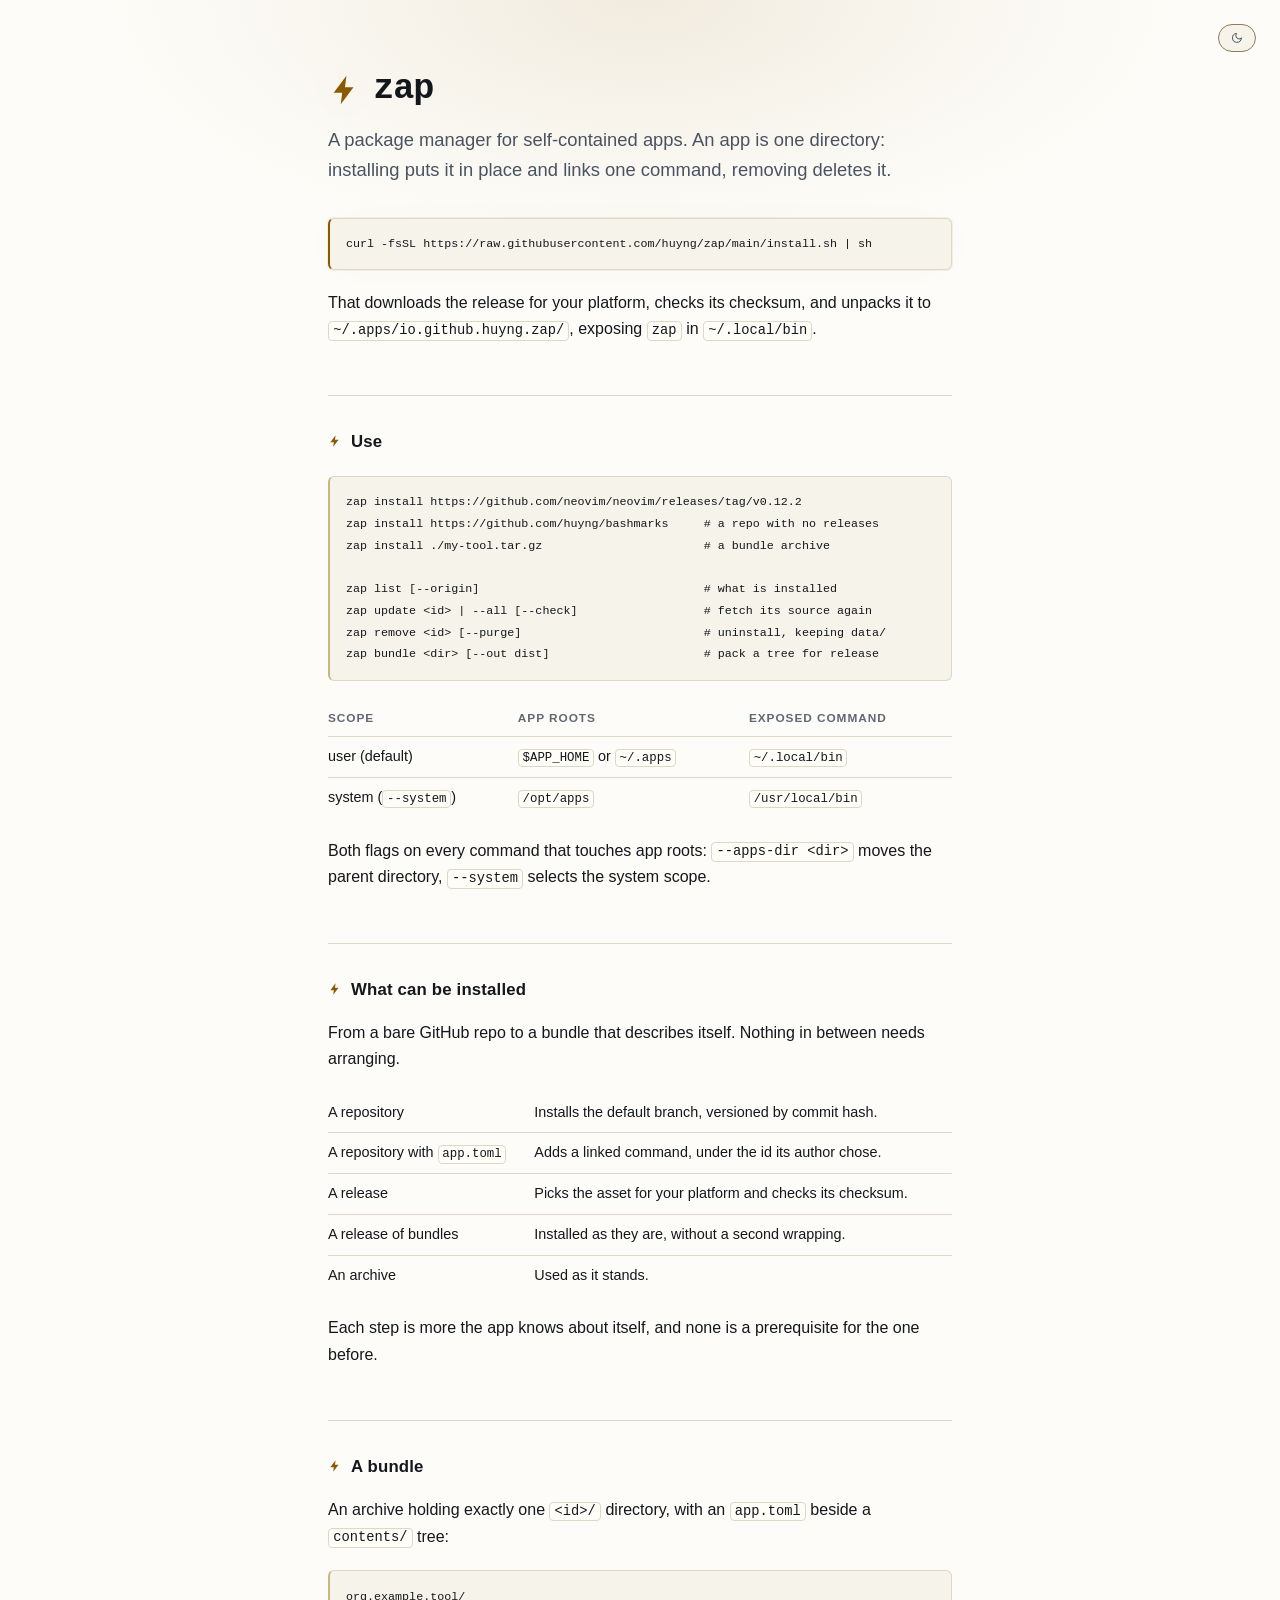
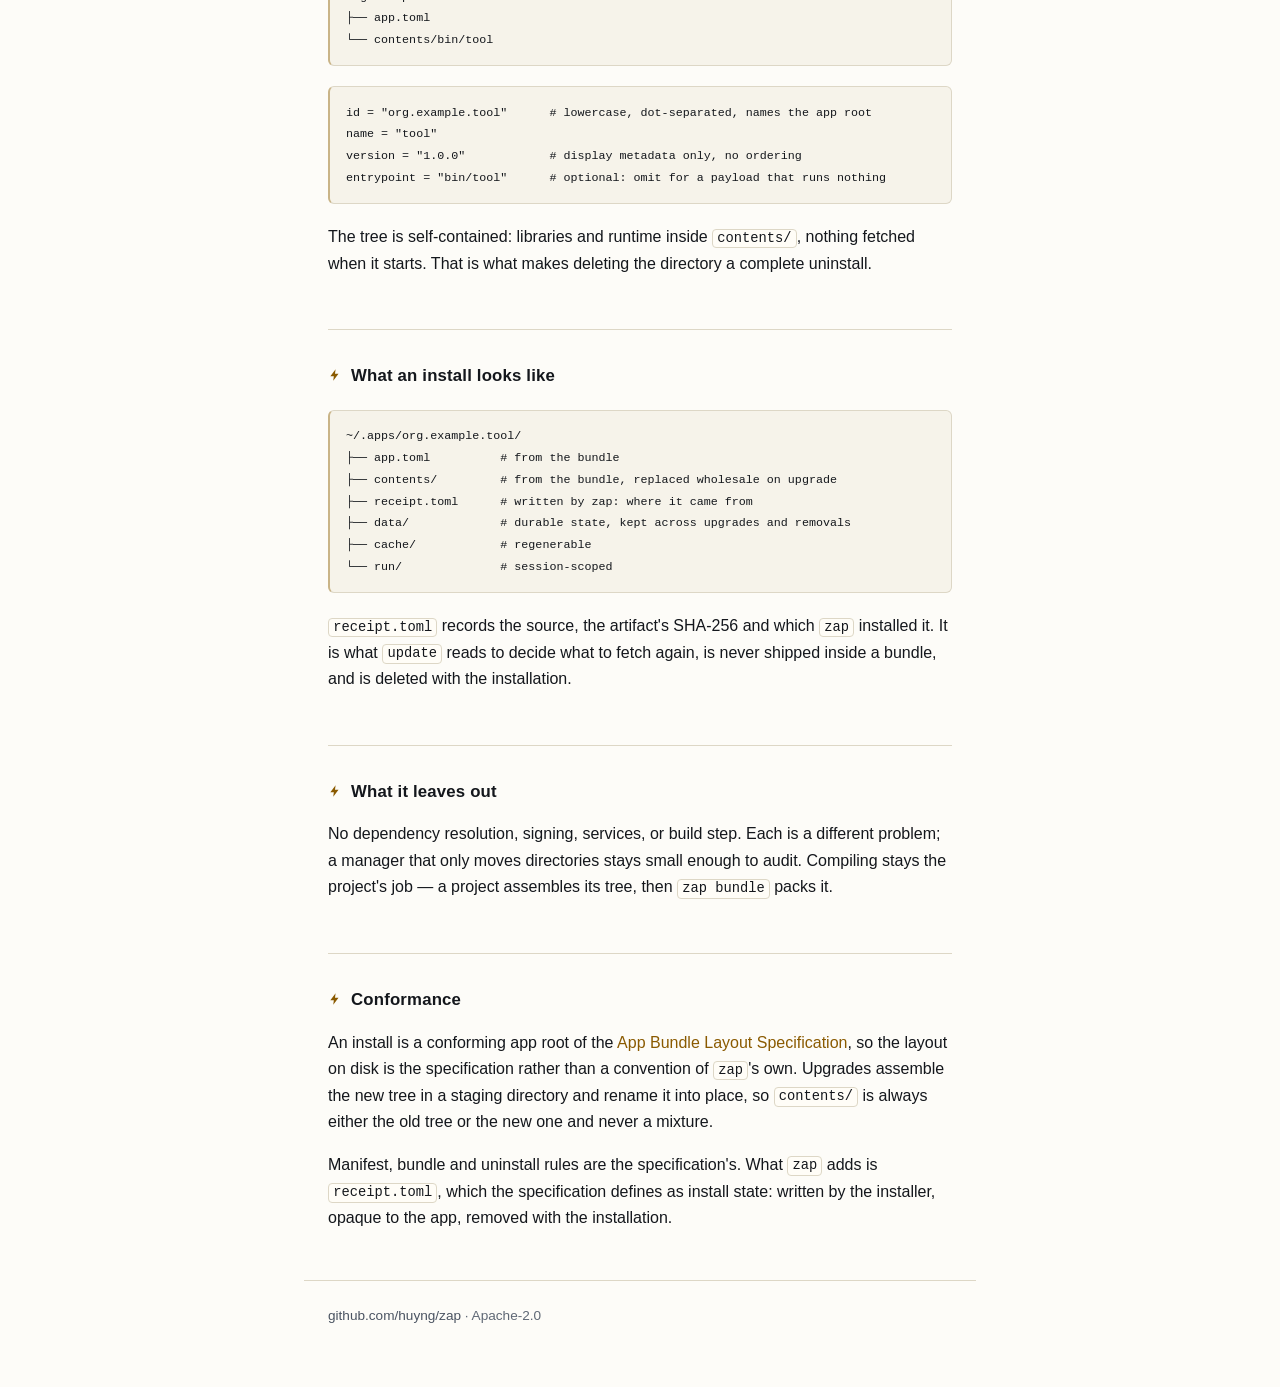
==== commit fe336681: "updated docs" ====
--- a/docs/index.html
+++ b/docs/index.html
@@ -3,7 +3,7 @@
 <head>
 <meta charset="utf-8">
 <meta name="viewport" content="width=device-width, initial-scale=1">
-<title>zap — a package manager for self-contained apps</title>
+<title>zap - a package manager for self-contained apps</title>
 <meta name="description" content="zap installs self-contained apps: one directory per app, one linked command, no install scripts.">
 <meta name="theme-color" content="#07090f" id="theme-color">
 <link rel="icon" href="favicon.svg" type="image/svg+xml">
@@ -92,6 +92,37 @@
 	<code>--apps-dir &lt;dir&gt;</code> moves the parent directory,
 	<code>--system</code> selects the system scope.</p>
 
+	<h2>What can be installed</h2>
+
+	<p>From a bare GitHub repo to a bundle that describes itself. Nothing in
+	between needs arranging.</p>
+
+	<table>
+		<tr>
+			<td>A repository</td>
+			<td>Installs the default branch, versioned by commit hash.</td>
+		</tr>
+		<tr>
+			<td>A repository with <code>app.toml</code></td>
+			<td>Adds a linked command, under the id its author chose.</td>
+		</tr>
+		<tr>
+			<td>A release</td>
+			<td>Picks the asset for your platform and checks its checksum.</td>
+		</tr>
+		<tr>
+			<td>A release of bundles</td>
+			<td>Installed as they are, without a second wrapping.</td>
+		</tr>
+		<tr>
+			<td>An archive</td>
+			<td>Used as it stands.</td>
+		</tr>
+	</table>
+
+	<p>Each step is more the app knows about itself, and none is a prerequisite
+	for the one before.</p>
+
 	<h2>A bundle</h2>
 
 	<p>An archive holding exactly one <code>&lt;id&gt;/</code> directory, with an
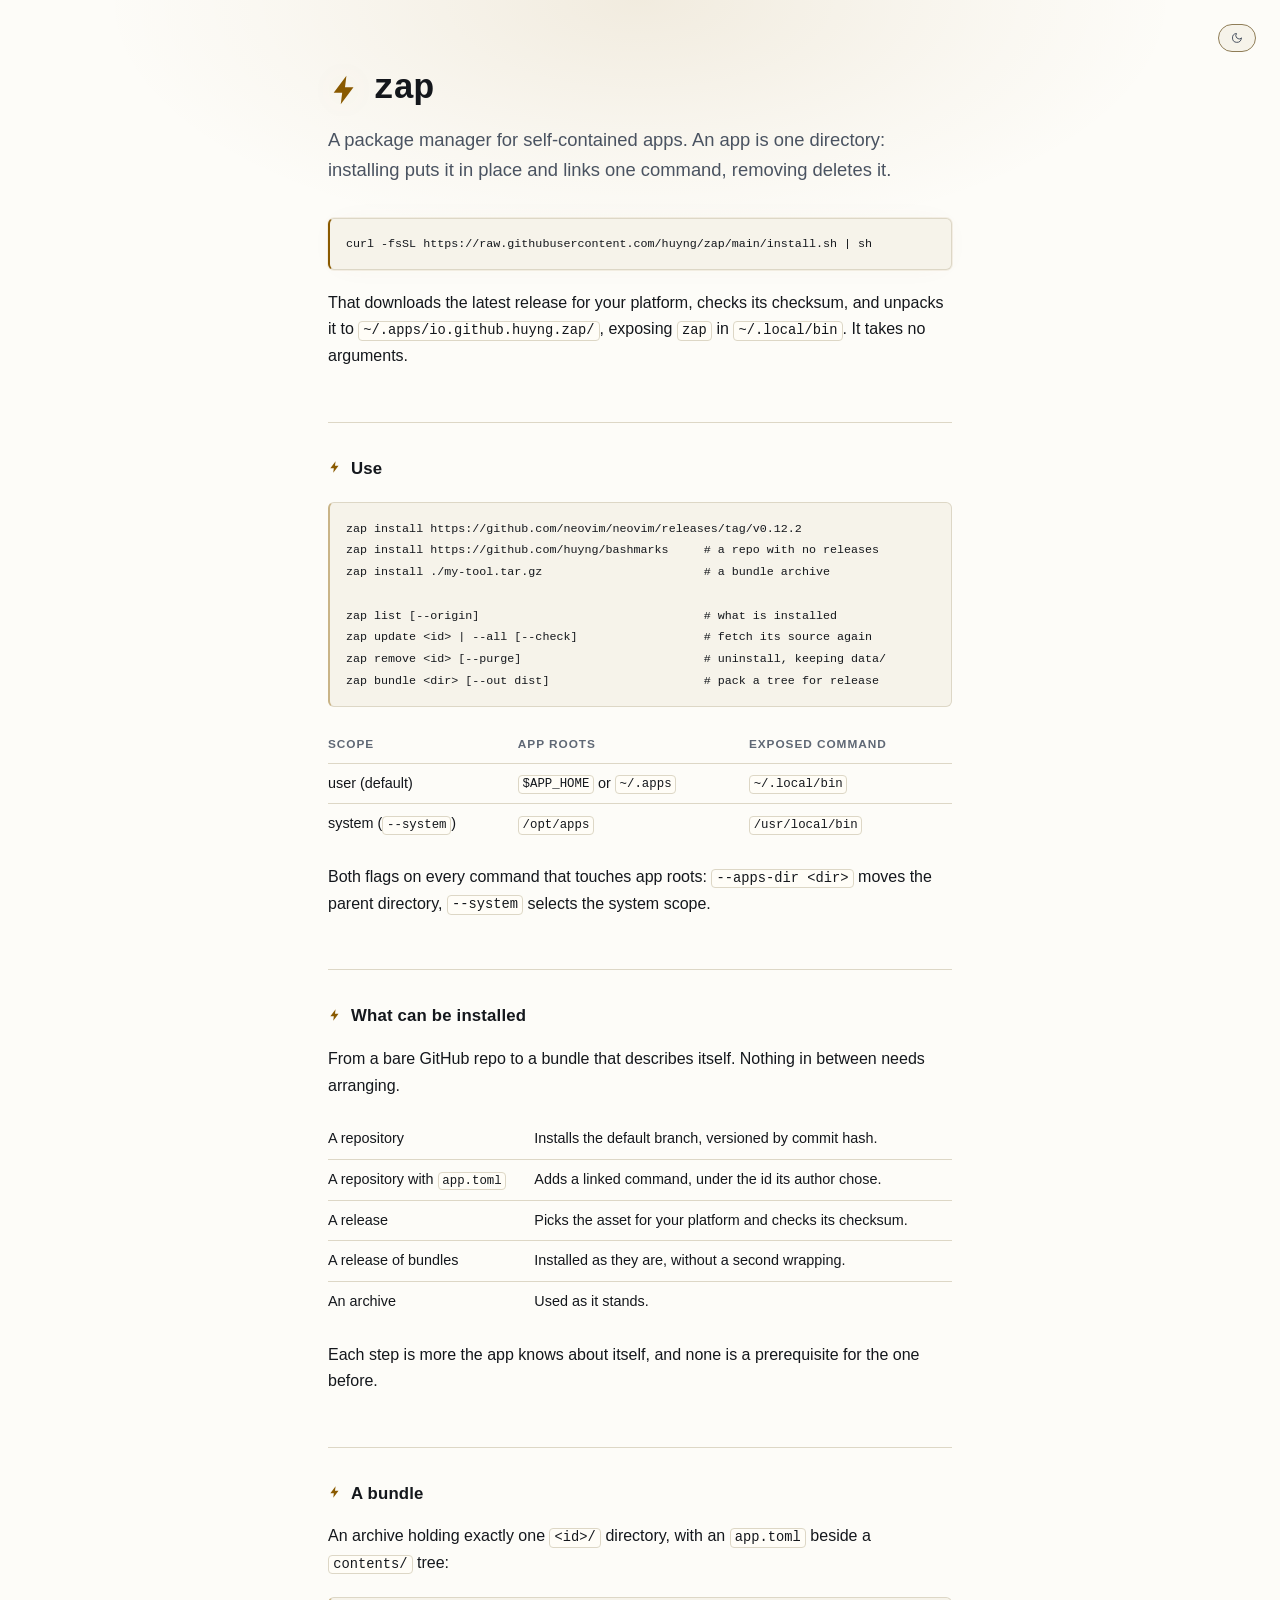
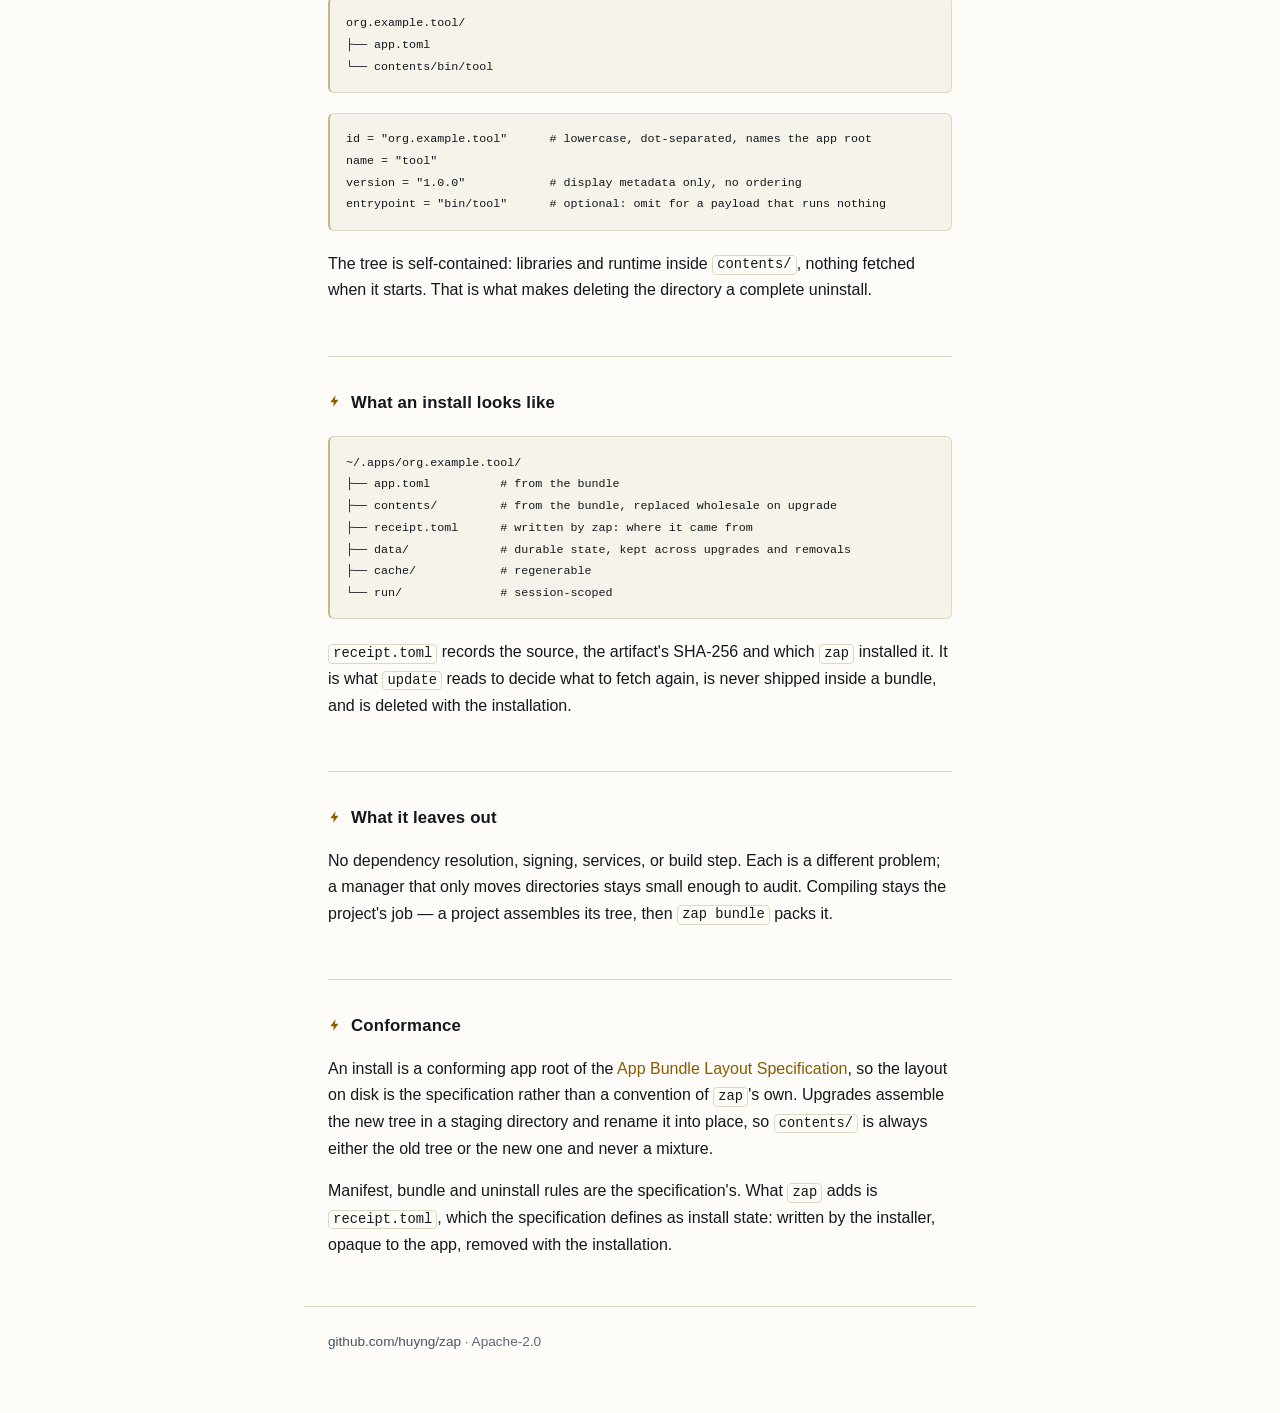
==== commit 1aed29d0: "simplified install.sh" ====
--- a/docs/index.html
+++ b/docs/index.html
@@ -63,9 +63,9 @@
 
 <pre class="install"><code>curl -fsSL https://raw.githubusercontent.com/huyng/zap/main/install.sh | sh</code></pre>
 
-	<p>That downloads the release for your platform, checks its checksum, and
-	unpacks it to <code>~/.apps/io.github.huyng.zap/</code>, exposing
-	<code>zap</code> in <code>~/.local/bin</code>.</p>
+	<p>That downloads the latest release for your platform, checks its checksum,
+	and unpacks it to <code>~/.apps/io.github.huyng.zap/</code>, exposing
+	<code>zap</code> in <code>~/.local/bin</code>. It takes no arguments.</p>
 
 	<h2>Use</h2>
 
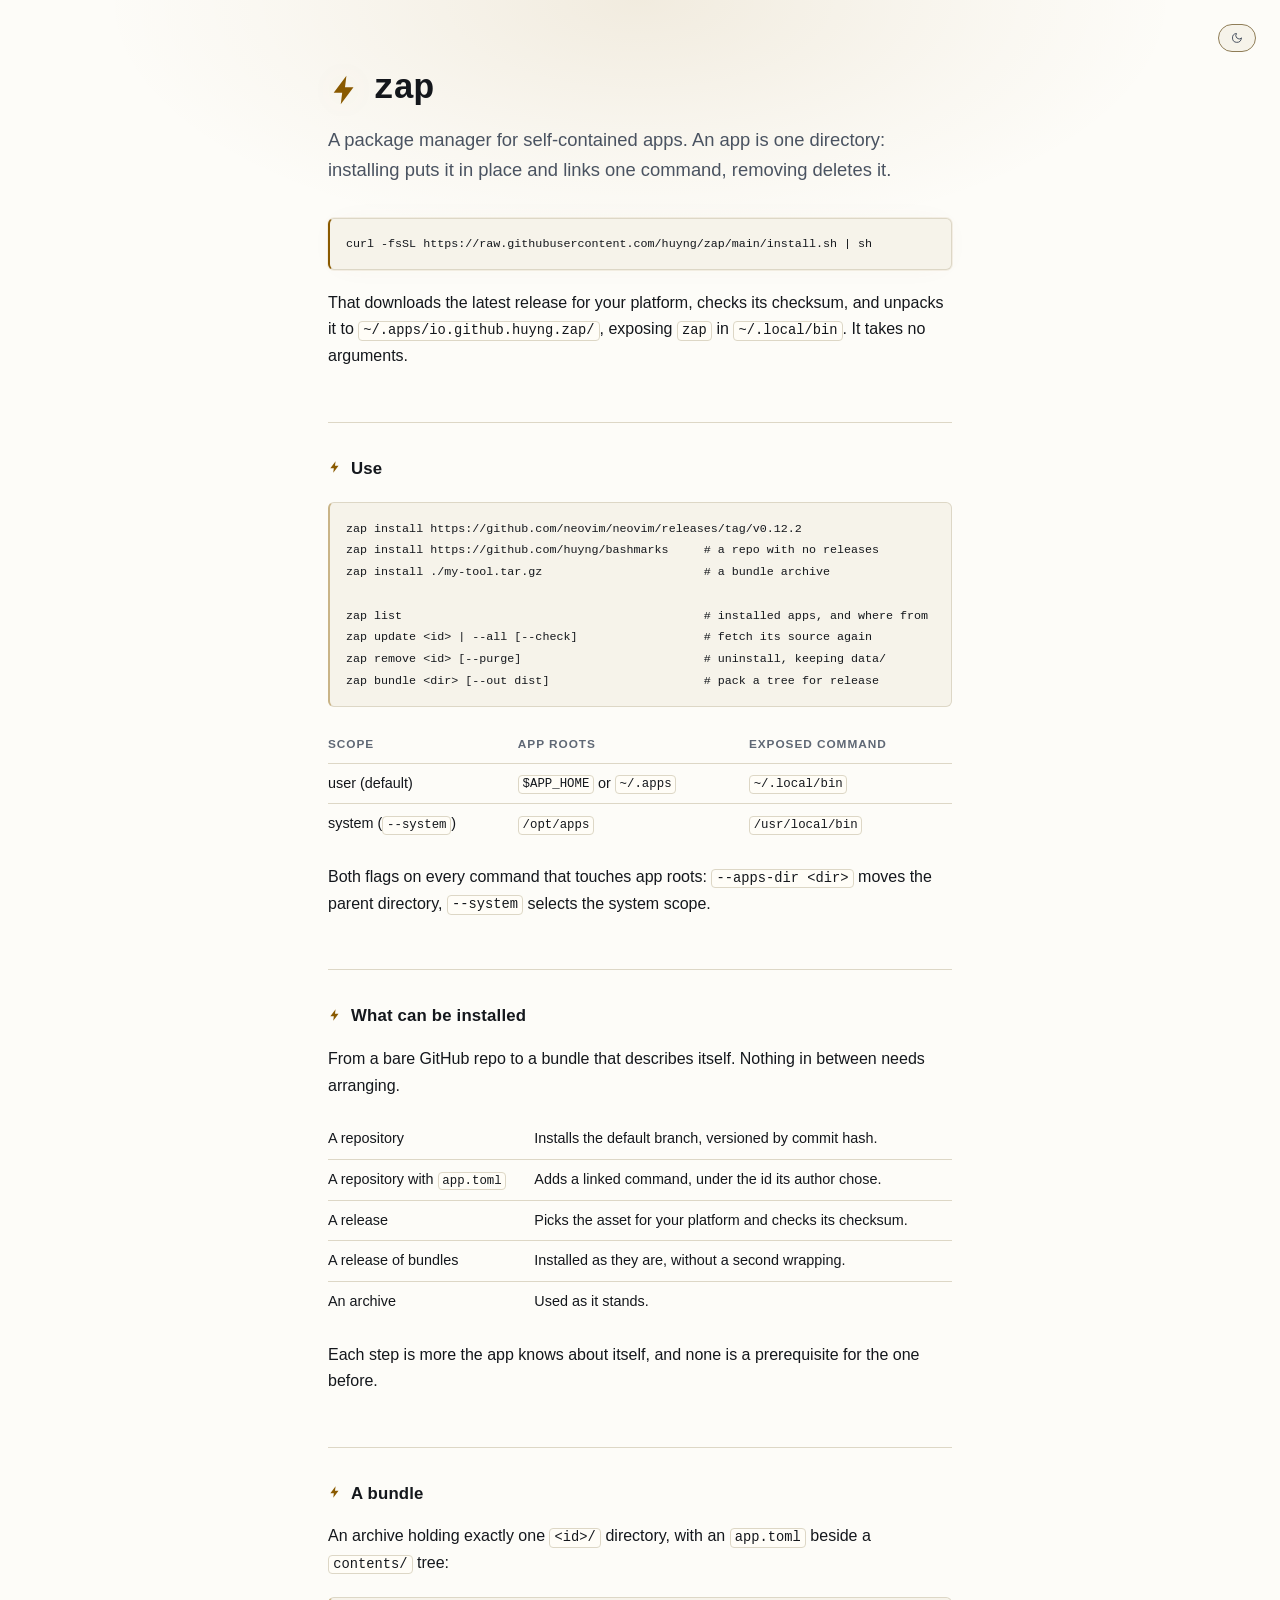
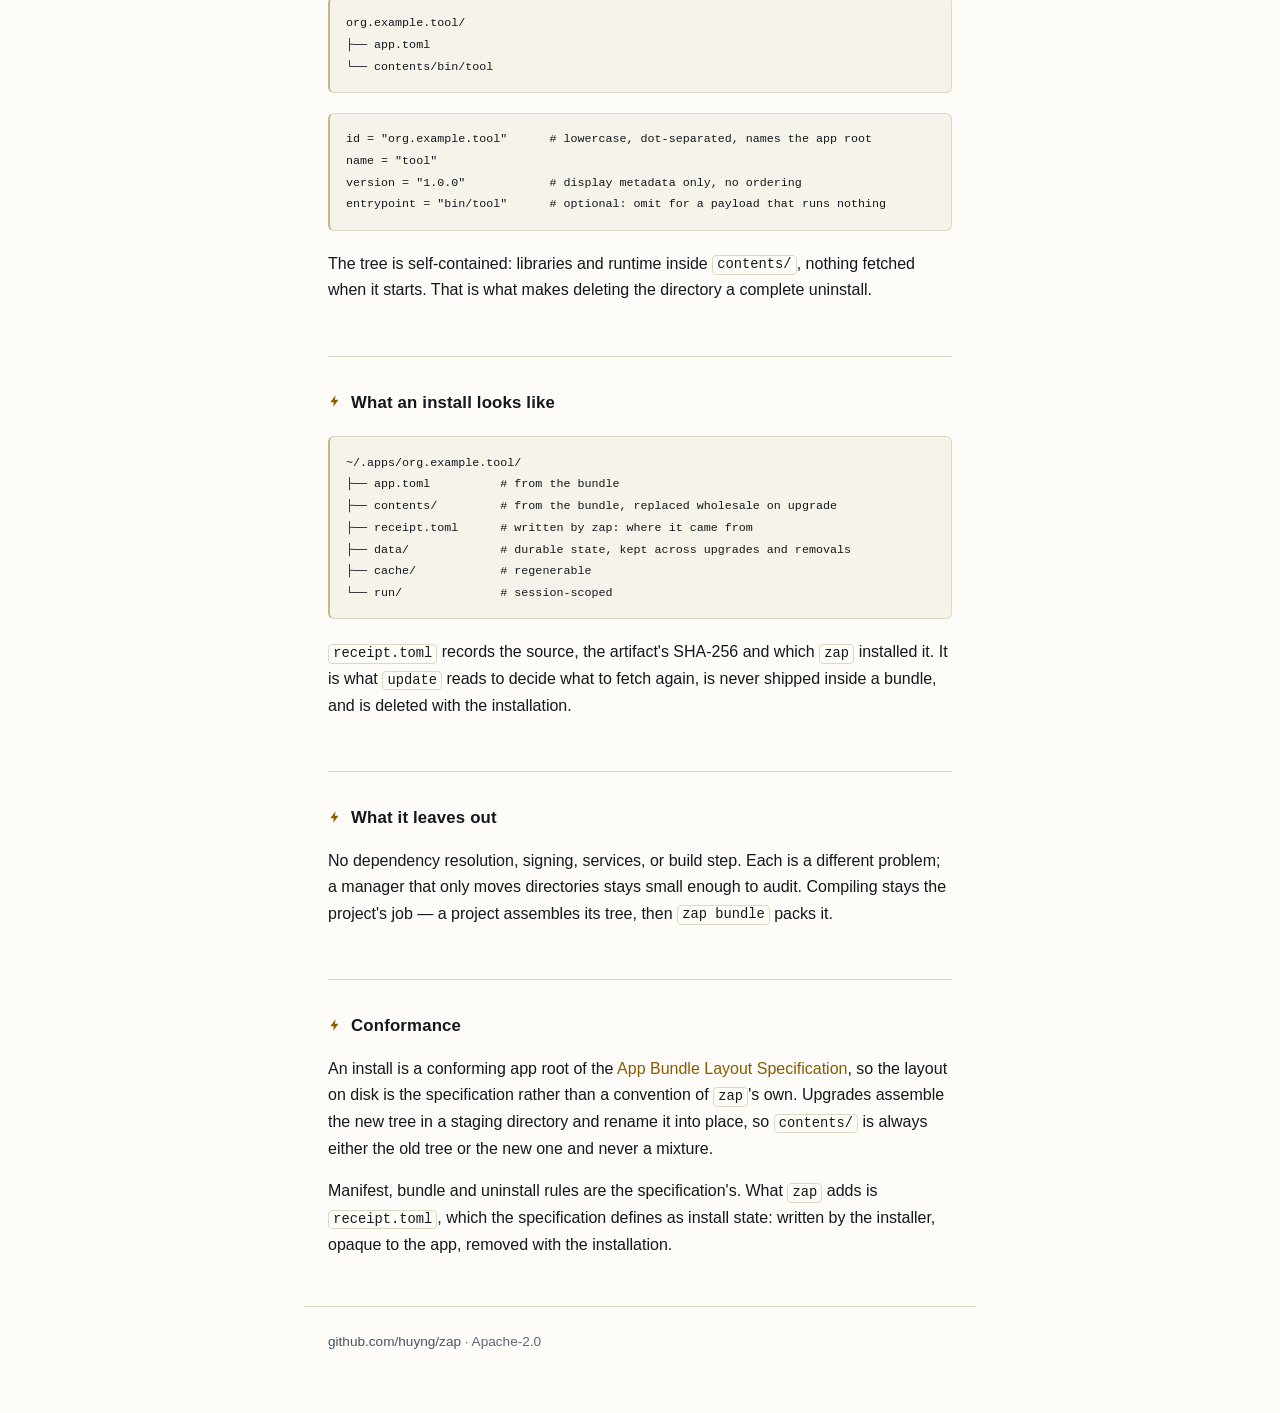
==== commit 9b61c323: "updated docs" ====
--- a/docs/index.html
+++ b/docs/index.html
@@ -73,7 +73,7 @@
 zap install https://github.com/huyng/bashmarks     # a repo with no releases
 zap install ./my-tool.tar.gz                       # a bundle archive
 
-zap list [--origin]                                # what is installed
+zap list                                           # installed apps, and where from
 zap update &lt;id&gt; | --all [--check]                  # fetch its source again
 zap remove &lt;id&gt; [--purge]                          # uninstall, keeping data/
 zap bundle &lt;dir&gt; [--out dist]                      # pack a tree for release</code></pre>
